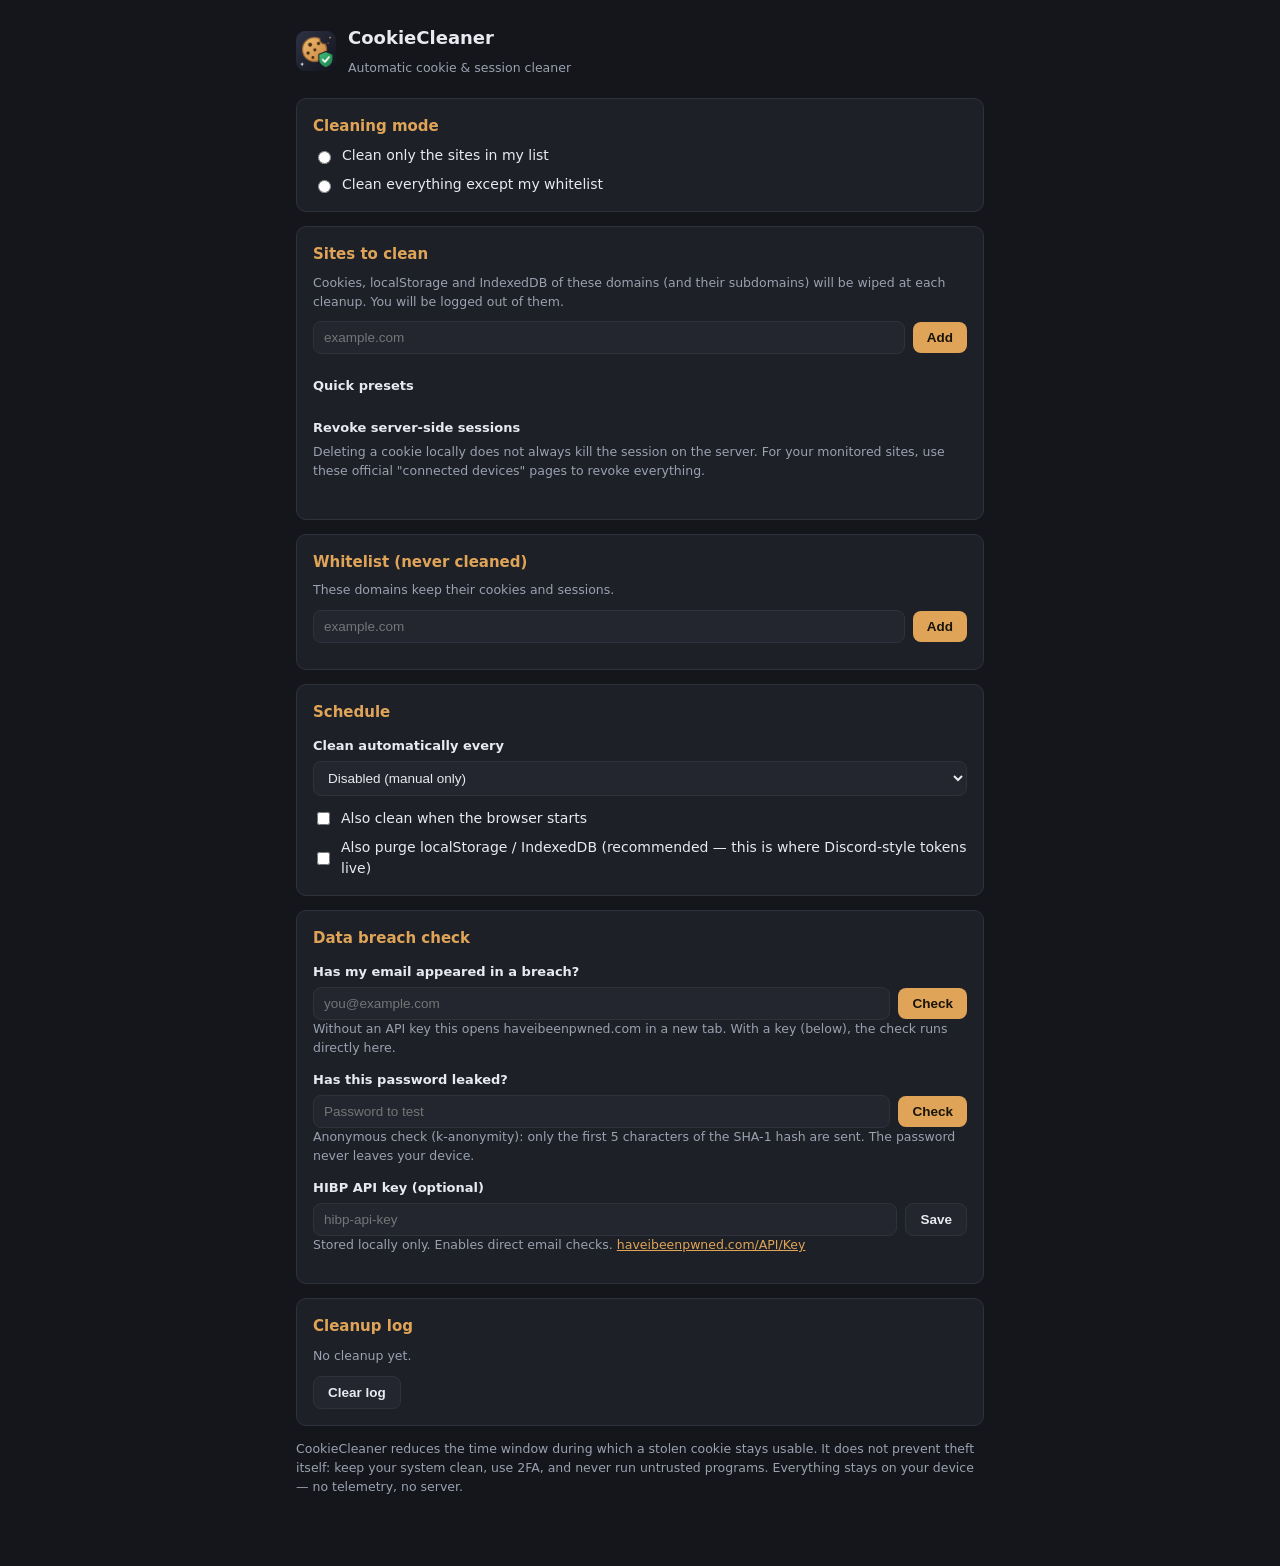
==== extension/options/options.html @ 6a928ea7 "First Commit" ====
<!DOCTYPE html>
<html>
<head>
  <meta charset="utf-8">
  <title data-i18n="optPageTitle">CookieCleaner — Options</title>
  <link rel="stylesheet" href="../common/style.css">
  <style>
    body { max-width: 720px; margin: 0 auto; padding: 24px 16px 60px; }
    header { display: flex; align-items: center; gap: 12px; margin-bottom: 20px; }
    header img { width: 40px; height: 40px; }
    .mode-choice { display: flex; flex-direction: column; gap: 8px; }
    #journalList { list-style: none; margin: 10px 0 0; padding: 0; }
    #journalList li {
      display: flex; justify-content: space-between;
      padding: 6px 4px; border-bottom: 1px solid var(--border); font-size: 12.5px;
    }
    #leakResult, #pwdResult, #apiResult { margin-top: 8px; font-size: 13px; }
    .field { margin: 12px 0; }
    .field > .label-line { margin-bottom: 6px; font-weight: 600; font-size: 13px; }
    .revoke-links { margin-top: 8px; display: flex; flex-wrap: wrap; gap: 6px; }
  </style>
</head>
<body>
  <header>
    <img src="../icons/icon48.png" alt="">
    <div>
      <h1>CookieCleaner</h1>
      <div class="muted" data-i18n="optSubtitle">Automatic cookie & session cleaner</div>
    </div>
  </header>

  <!-- Mode -->
  <div class="card">
    <h2 data-i18n="optModeTitle">Cleaning mode</h2>
    <div class="mode-choice">
      <label>
        <input type="radio" name="mode" value="list">
        <span data-i18n="optModeList">Clean only the sites in my list</span>
      </label>
      <label>
        <input type="radio" name="mode" value="all">
        <span data-i18n="optModeAll">Clean everything except my whitelist</span>
      </label>
    </div>
  </div>

  <!-- Site list (list mode) -->
  <div class="card" id="sitesCard">
    <h2 data-i18n="optSitesTitle">Sites to clean</h2>
    <p class="muted" data-i18n="optSitesHelp">Cookies, localStorage and IndexedDB of these domains (and their subdomains) will be wiped at each cleanup. You will be logged out of them.</p>
    <div class="row">
      <input type="text" id="siteInput" data-i18n-placeholder="optSitePlaceholder" placeholder="example.com">
      <button id="addSite" data-i18n="optAdd">Add</button>
    </div>
    <div class="chips" id="siteChips"></div>
    <div class="field">
      <div class="label-line" data-i18n="optPresets">Quick presets</div>
      <div class="chips" id="presetChips"></div>
    </div>
    <div class="field">
      <div class="label-line" data-i18n="optRevokeTitle">Revoke server-side sessions</div>
      <p class="muted" data-i18n="optRevokeHelp">Deleting a cookie locally does not always kill the session on the server. For your monitored sites, use these official "connected devices" pages to revoke everything.</p>
      <div class="revoke-links" id="revokeLinks"></div>
    </div>
  </div>

  <!-- Whitelist (all mode) -->
  <div class="card" id="whitelistCard">
    <h2 data-i18n="optWhitelistTitle">Whitelist (never cleaned)</h2>
    <p class="muted" data-i18n="optWhitelistHelp">These domains keep their cookies and sessions.</p>
    <div class="row">
      <input type="text" id="whitelistInput" data-i18n-placeholder="optSitePlaceholder" placeholder="example.com">
      <button id="addWhitelist" data-i18n="optAdd">Add</button>
    </div>
    <div class="chips" id="whitelistChips"></div>
  </div>

  <!-- Schedule -->
  <div class="card">
    <h2 data-i18n="optScheduleTitle">Schedule</h2>
    <div class="field">
      <div class="label-line" data-i18n="optInterval">Clean automatically every</div>
      <select id="interval">
        <option value="0" data-i18n="optIntervalOff">Disabled (manual only)</option>
        <option value="30" data-i18n="optInterval30m">30 minutes</option>
        <option value="60" data-i18n="optInterval1h">1 hour</option>
        <option value="180" data-i18n="optInterval3h">3 hours</option>
        <option value="360" data-i18n="optInterval6h">6 hours</option>
        <option value="720" data-i18n="optInterval12h">12 hours</option>
        <option value="1440" data-i18n="optInterval24h">24 hours</option>
      </select>
    </div>
    <label>
      <input type="checkbox" id="cleanOnStartup">
      <span data-i18n="optStartup">Also clean when the browser starts</span>
    </label>
    <label style="margin-top:8px">
      <input type="checkbox" id="cleanStorage">
      <span data-i18n="optStorage">Also purge localStorage / IndexedDB (recommended — this is where Discord-style tokens live)</span>
    </label>
  </div>

  <!-- Leak check -->
  <div class="card">
    <h2 data-i18n="optLeaksTitle">Data breach check</h2>

    <div class="field">
      <div class="label-line" data-i18n="optLeakEmailTitle">Has my email appeared in a breach?</div>
      <div class="row">
        <input type="email" id="leakEmail" placeholder="you@example.com">
        <button id="checkEmail" data-i18n="optCheck">Check</button>
      </div>
      <p class="muted" data-i18n="optLeakEmailHelp">Without an API key this opens haveibeenpwned.com in a new tab. With a key (below), the check runs directly here.</p>
      <div id="leakResult"></div>
    </div>

    <div class="field">
      <div class="label-line" data-i18n="optLeakPwdTitle">Has this password leaked?</div>
      <div class="row">
        <input type="password" id="leakPwd" data-i18n-placeholder="optLeakPwdPlaceholder" placeholder="Password to test">
        <button id="checkPwd" data-i18n="optCheck">Check</button>
      </div>
      <p class="muted" data-i18n="optLeakPwdHelp">Anonymous check (k-anonymity): only the first 5 characters of the SHA-1 hash are sent. The password never leaves your device.</p>
      <div id="pwdResult"></div>
    </div>

    <div class="field">
      <div class="label-line" data-i18n="optApiTitle">HIBP API key (optional)</div>
      <div class="row">
        <input type="password" id="hibpKey" data-i18n-placeholder="optApiPlaceholder" placeholder="hibp-api-key">
        <button id="saveKey" class="secondary" data-i18n="optSave">Save</button>
      </div>
      <p class="muted">
        <span data-i18n="optApiHelp">Stored locally only. Enables direct email checks.</span>
        <a href="https://haveibeenpwned.com/API/Key" target="_blank" rel="noopener">haveibeenpwned.com/API/Key</a>
      </p>
      <div id="apiResult"></div>
    </div>
  </div>

  <!-- Journal -->
  <div class="card">
    <h2 data-i18n="optJournalTitle">Cleanup log</h2>
    <ul id="journalList"></ul>
    <p class="muted" id="journalEmpty" data-i18n="optJournalEmpty">No cleanup yet.</p>
    <button id="clearJournal" class="secondary" data-i18n="optJournalClear">Clear log</button>
  </div>

  <p class="muted" data-i18n="optDisclaimer">CookieCleaner reduces the time window during which a stolen cookie stays usable. It does not prevent theft itself: keep your system clean, use 2FA, and never run untrusted programs. Everything stays on your device — no telemetry, no server.</p>

  <script src="../common/i18n.js"></script>
  <script src="options.js"></script>
</body>
</html>
---- extension/common/style.css ----
:root {
  --bg: #14161b;
  --panel: #1d2027;
  --panel-2: #23262f;
  --border: #2e323d;
  --text: #e8eaf0;
  --muted: #9aa1b0;
  --accent: #e0a458;
  --accent-dark: #b5773a;
  --green: #2f9e63;
  --red: #d05555;
  --radius: 10px;
}

* { box-sizing: border-box; }

body {
  margin: 0;
  background: var(--bg);
  color: var(--text);
  font-family: "Segoe UI", system-ui, -apple-system, sans-serif;
  font-size: 14px;
  line-height: 1.5;
}

h1, h2, h3 { margin: 0 0 8px; font-weight: 600; }
h1 { font-size: 18px; }
h2 { font-size: 15px; color: var(--accent); }
p  { margin: 0 0 10px; }

.muted { color: var(--muted); font-size: 12.5px; }

.card {
  background: var(--panel);
  border: 1px solid var(--border);
  border-radius: var(--radius);
  padding: 16px;
  margin-bottom: 14px;
}

button {
  background: var(--accent);
  color: #1a1408;
  border: none;
  border-radius: 8px;
  padding: 8px 14px;
  font-size: 13.5px;
  font-weight: 600;
  cursor: pointer;
}
button:hover { background: var(--accent-dark); color: #fff; }
button.secondary {
  background: var(--panel-2);
  color: var(--text);
  border: 1px solid var(--border);
}
button.secondary:hover { background: var(--border); }
button:disabled { opacity: 0.5; cursor: default; }

input[type="text"], input[type="email"], input[type="password"], select {
  background: var(--panel-2);
  color: var(--text);
  border: 1px solid var(--border);
  border-radius: 8px;
  padding: 8px 10px;
  font-size: 13.5px;
  width: 100%;
}
input:focus, select:focus { outline: 1px solid var(--accent); }

label { display: flex; align-items: center; gap: 8px; cursor: pointer; }

.row { display: flex; gap: 8px; align-items: center; }

.chips { display: flex; flex-wrap: wrap; gap: 6px; margin-top: 10px; }
.chip {
  display: inline-flex;
  align-items: center;
  gap: 6px;
  background: var(--panel-2);
  border: 1px solid var(--border);
  border-radius: 999px;
  padding: 3px 10px;
  font-size: 12.5px;
}
.chip .x {
  cursor: pointer;
  color: var(--muted);
  font-weight: 700;
  padding: 0 2px;
}
.chip .x:hover { color: var(--red); }

.preset {
  cursor: pointer;
  background: transparent;
  border: 1px dashed var(--border);
  color: var(--muted);
  border-radius: 999px;
  padding: 3px 10px;
  font-size: 12.5px;
  font-weight: 500;
}
.preset:hover { border-color: var(--accent); color: var(--accent); background: transparent; }
.preset.active { border-style: solid; border-color: var(--green); color: var(--green); }

.ok { color: var(--green); }
.warn { color: var(--red); }
a { color: var(--accent); }
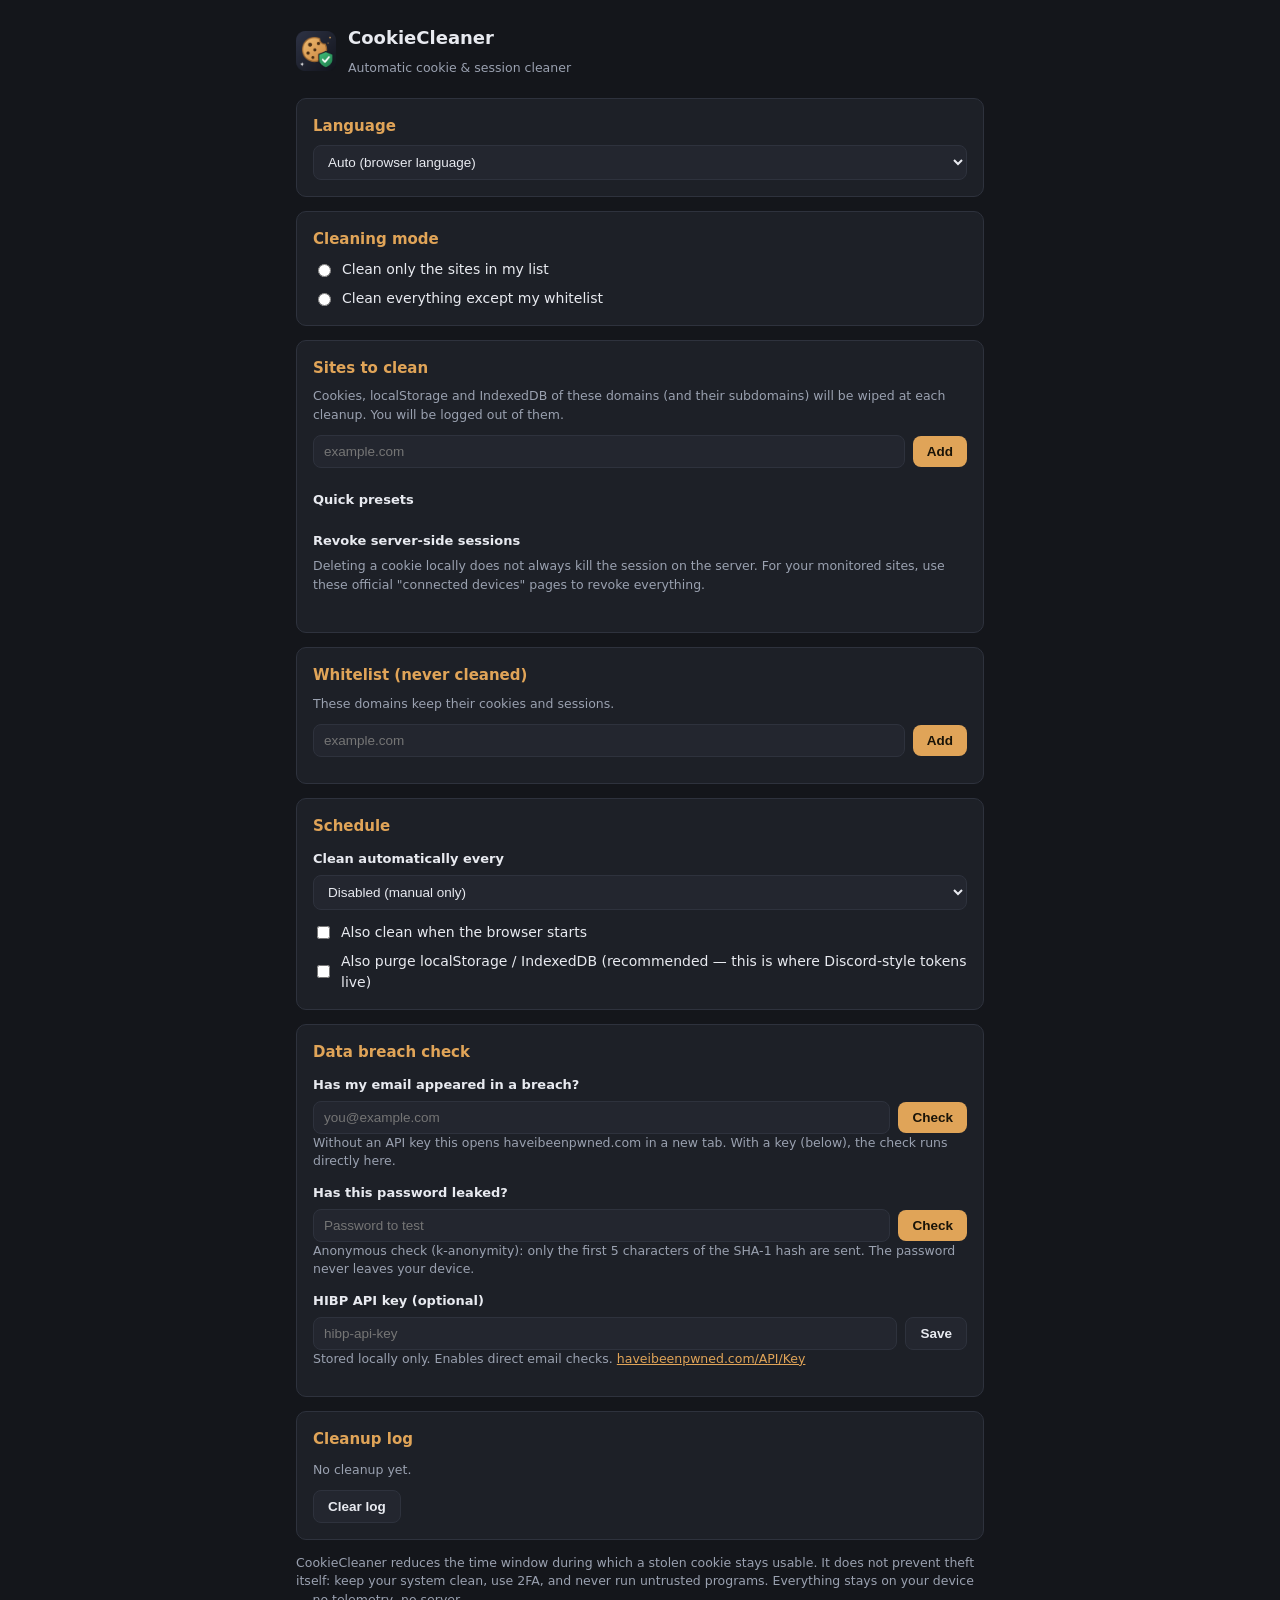
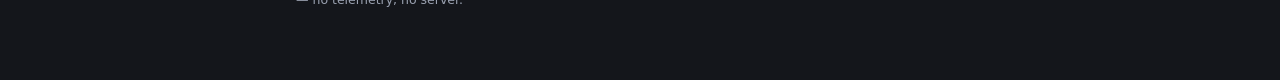
==== commit 324fb2cc: "Maj V1" ====
--- a/extension/options/options.html
+++ b/extension/options/options.html
@@ -28,6 +28,19 @@
       <div class="muted" data-i18n="optSubtitle">Automatic cookie & session cleaner</div>
     </div>
   </header>
+
+  <!-- Language -->
+  <div class="card">
+    <h2 data-i18n="optLangTitle">Language</h2>
+    <select id="langSelect">
+      <option value="auto" data-i18n="optLangAuto">Auto (browser language)</option>
+      <option value="fr">Français</option>
+      <option value="en">English</option>
+      <option value="es">Español</option>
+      <option value="de">Deutsch</option>
+      <option value="it">Italiano</option>
+    </select>
+  </div>
 
   <!-- Mode -->
   <div class="card">
